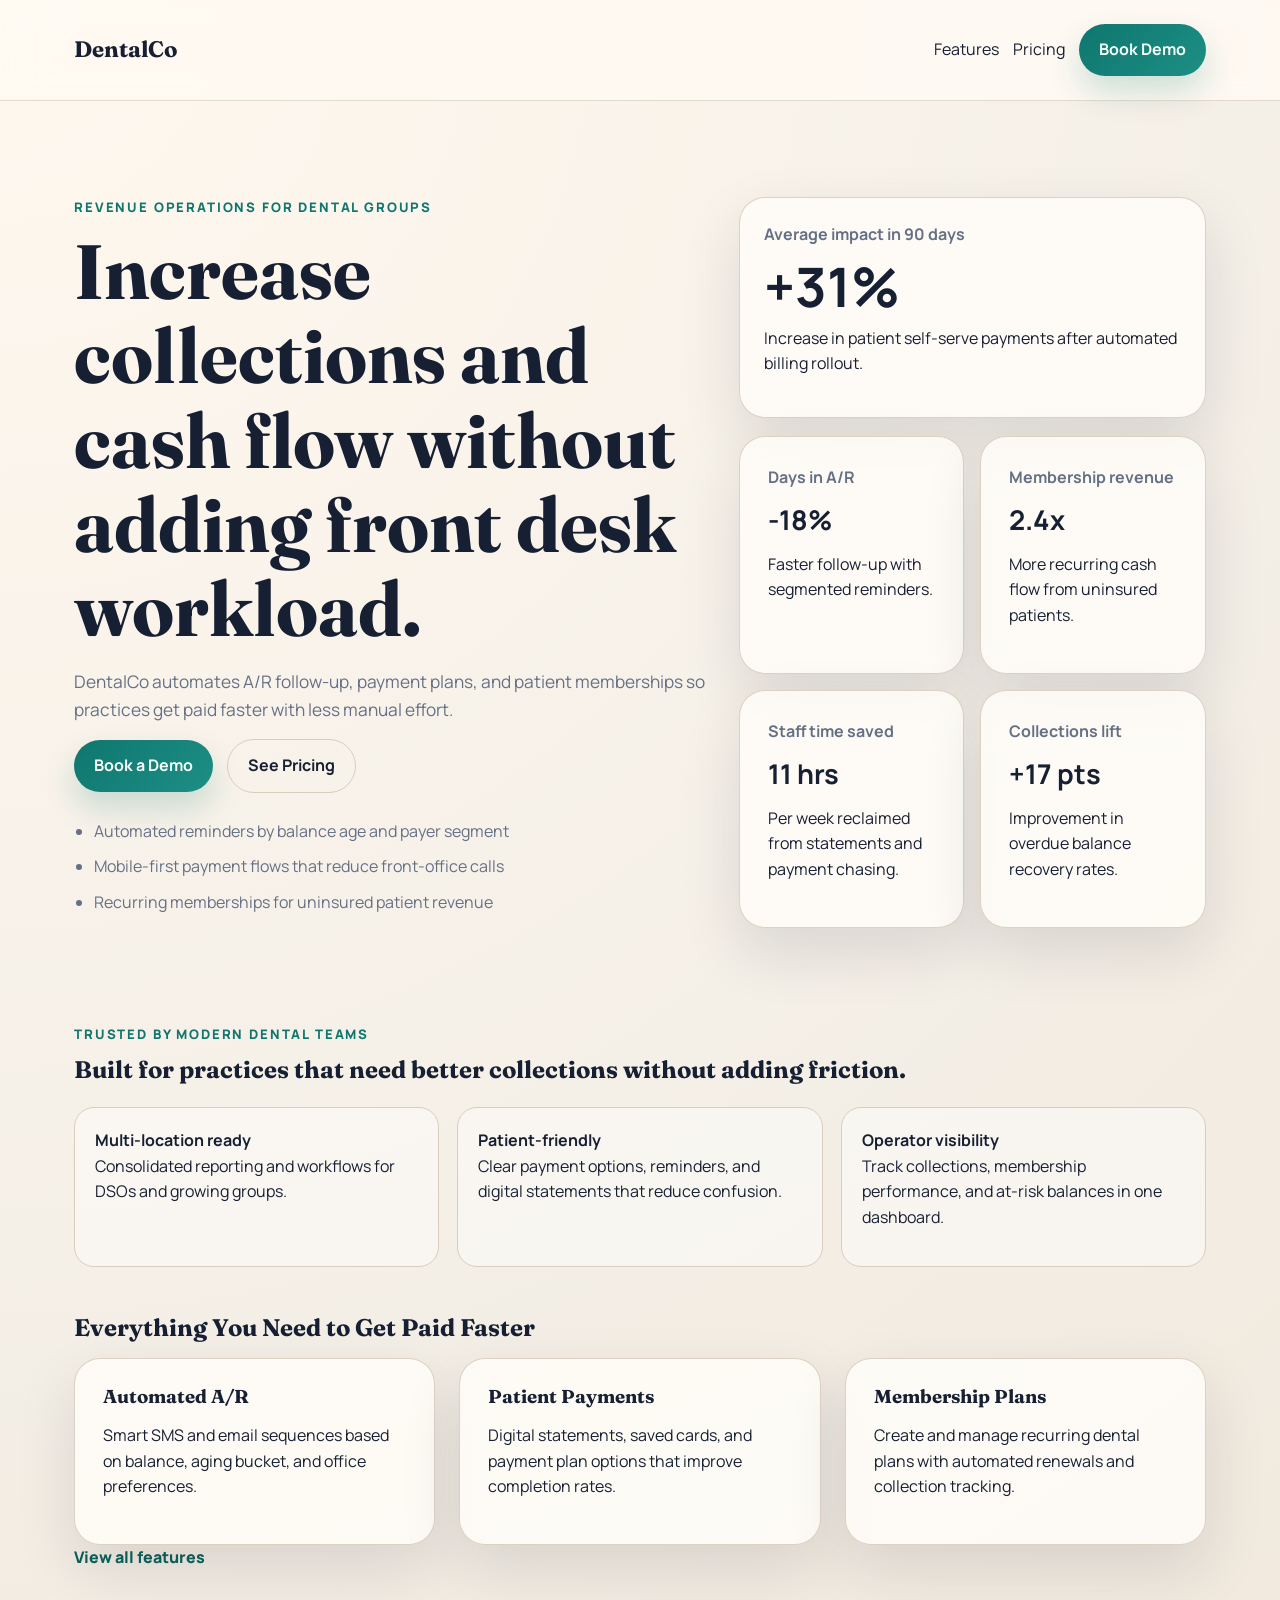
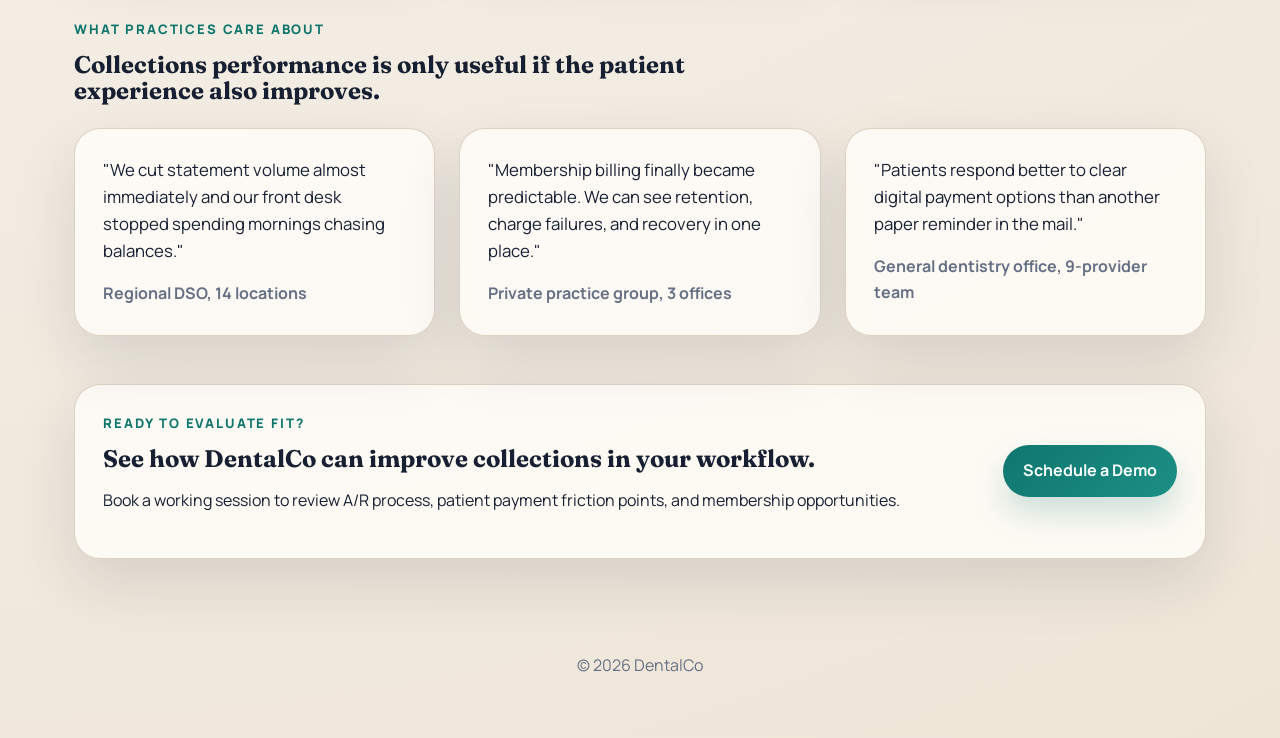
==== index.html @ d05472b6 "Add files via upload" ====
<!DOCTYPE html>
<html lang="en">
<head>
<meta charset="UTF-8" />
<meta name="viewport" content="width=device-width, initial-scale=1.0" />
<meta name="description" content="DentalCo helps dental practices automate billing, improve patient payments, and grow recurring membership revenue." />
<title>DentalCo | Increase Collections & Cash Flow</title>
<link rel="stylesheet" href="styles.css" />
</head>
<body>

<header class="navbar">
<div class="container nav-content">
<a href="index.html" class="logo">DentalCo</a>
<nav aria-label="Primary navigation">
<a href="features.html">Features</a>
<a href="pricing.html">Pricing</a>
<a href="demo.html" class="cta">Book Demo</a>
</nav>
</div>
</header>

<section class="hero">
<div class="container hero-layout">
<div class="hero-copy">
<p class="eyebrow">Revenue operations for dental groups</p>
<h1>Increase collections and cash flow without adding front desk workload.</h1>
<p class="hero-text">DentalCo automates A/R follow-up, payment plans, and patient memberships so practices get paid faster with less manual effort.</p>
<div class="hero-actions">
<a href="demo.html" class="button-link">Book a Demo</a>
<a href="pricing.html" class="button-link secondary">See Pricing</a>
</div>
<ul class="hero-points">
<li>Automated reminders by balance age and payer segment</li>
<li>Mobile-first payment flows that reduce front-office calls</li>
<li>Recurring memberships for uninsured patient revenue</li>
</ul>
</div>
<div class="hero-panel">
<div class="metric-card">
<span class="metric-label">Average impact in 90 days</span>
<strong>+31%</strong>
<p>Increase in patient self-serve payments after automated billing rollout.</p>
</div>
<div class="metric-grid">
<article class="card compact">
<span>Days in A/R</span>
<strong>-18%</strong>
<p>Faster follow-up with segmented reminders.</p>
</article>
<article class="card compact">
<span>Membership revenue</span>
<strong>2.4x</strong>
<p>More recurring cash flow from uninsured patients.</p>
</article>
<article class="card compact">
<span>Staff time saved</span>
<strong>11 hrs</strong>
<p>Per week reclaimed from statements and payment chasing.</p>
</article>
<article class="card compact">
<span>Collections lift</span>
<strong>+17 pts</strong>
<p>Improvement in overdue balance recovery rates.</p>
</article>
</div>
</div>
</div>
</section>

<section class="trust container">
<div>
<p class="eyebrow">Trusted by modern dental teams</p>
<h2>Built for practices that need better collections without adding friction.</h2>
</div>
<div class="trust-grid">
<article>
<strong>Multi-location ready</strong>
<p>Consolidated reporting and workflows for DSOs and growing groups.</p>
</article>
<article>
<strong>Patient-friendly</strong>
<p>Clear payment options, reminders, and digital statements that reduce confusion.</p>
</article>
<article>
<strong>Operator visibility</strong>
<p>Track collections, membership performance, and at-risk balances in one dashboard.</p>
</article>
</div>
</section>

<section class="features-preview container">
<h2>Everything You Need to Get Paid Faster</h2>
<div class="grid">
<div class="card"><h3>Automated A/R</h3><p>Smart SMS and email sequences based on balance, aging bucket, and office preferences.</p></div>
<div class="card"><h3>Patient Payments</h3><p>Digital statements, saved cards, and payment plan options that improve completion rates.</p></div>
<div class="card"><h3>Membership Plans</h3><p>Create and manage recurring dental plans with automated renewals and collection tracking.</p></div>
</div>
<div class="section-actions">
<a href="features.html" class="text-link">View all features</a>
</div>
</section>

<section class="testimonials container">
<div class="section-heading">
<p class="eyebrow">What practices care about</p>
<h2>Collections performance is only useful if the patient experience also improves.</h2>
</div>
<div class="grid">
<article class="card quote-card">
<p>"We cut statement volume almost immediately and our front desk stopped spending mornings chasing balances."</p>
<span>Regional DSO, 14 locations</span>
</article>
<article class="card quote-card">
<p>"Membership billing finally became predictable. We can see retention, charge failures, and recovery in one place."</p>
<span>Private practice group, 3 offices</span>
</article>
<article class="card quote-card">
<p>"Patients respond better to clear digital payment options than another paper reminder in the mail."</p>
<span>General dentistry office, 9-provider team</span>
</article>
</div>
</section>

<section class="final-cta container">
<div class="card cta-panel">
<div>
<p class="eyebrow">Ready to evaluate fit?</p>
<h2>See how DentalCo can improve collections in your workflow.</h2>
<p>Book a working session to review A/R process, patient payment friction points, and membership opportunities.</p>
</div>
<a href="demo.html" class="button-link">Schedule a Demo</a>
</div>
</section>

<footer class="footer"><p>© 2026 DentalCo</p></footer>
<script src="script.js"></script>
</body>
</html>
---- styles.css ----
@import url('https://fonts.googleapis.com/css2?family=Manrope:wght@400;500;600;700;800&family=Fraunces:wght@600;700&display=swap');

:root {
--primary:#0f766e;
--primary-dark:#0b5c57;
--accent:#f59e0b;
--bg:#f4efe7;
--surface:#fffaf3;
--card:#fffdf8;
--text:#172033;
--muted:#667085;
--border:#d9cdbd;
--shadow:0 24px 60px rgba(23,32,51,0.12);
}

*{box-sizing:border-box;}
html{scroll-behavior:smooth;}
body{margin:0;font-family:'Manrope',sans-serif;background:radial-gradient(circle at top left,#fff8ef 0%,var(--bg) 48%,#efe5d7 100%);color:var(--text);line-height:1.6;}
a{color:inherit;}
h1,h2,h3{font-family:'Fraunces',serif;line-height:1.1;margin:0 0 16px;}
p{margin:0 0 16px;}
ul{margin:0;padding-left:20px;}
.container{max-width:1180px;margin:auto;padding:24px;}
.navbar{position:sticky;top:0;z-index:10;background:rgba(255,250,243,0.88);backdrop-filter:blur(14px);border-bottom:1px solid rgba(217,205,189,0.7);}
.nav-content{display:flex;justify-content:space-between;align-items:center;gap:24px;}
.logo{font-family:'Fraunces',serif;font-size:1.4rem;font-weight:700;text-decoration:none;}
.navbar nav{display:flex;align-items:center;flex-wrap:wrap;gap:14px;}
.navbar a{text-decoration:none;}
.eyebrow,.feature-tag,.plan-name{font-size:0.82rem;font-weight:800;letter-spacing:0.14em;text-transform:uppercase;color:var(--primary);margin-bottom:12px;}
.cta,.button-link{display:inline-flex;align-items:center;justify-content:center;border:none;border-radius:999px;background:linear-gradient(135deg,var(--primary),#1d8f85);color:#f9fffd;padding:13px 20px;font-weight:700;text-decoration:none;cursor:pointer;box-shadow:0 16px 32px rgba(15,118,110,0.2);transition:transform 180ms ease, box-shadow 180ms ease, background 180ms ease;}
.button-link:hover,.cta:hover{transform:translateY(-1px);box-shadow:0 20px 36px rgba(15,118,110,0.24);}
.button-link.secondary{background:transparent;color:var(--text);border:1px solid var(--border);box-shadow:none;}
.hero{padding:72px 0 48px;}
.hero-layout{display:grid;grid-template-columns:minmax(0,1.15fr) minmax(320px,0.85fr);gap:32px;align-items:start;}
.hero-copy h1,.page-header h1{font-size:clamp(2.6rem,6vw,4.8rem);max-width:12ch;}
.hero-text{font-size:1.08rem;max-width:58ch;color:var(--muted);}
.hero-actions,.section-actions,.form-actions{display:flex;align-items:center;gap:14px;flex-wrap:wrap;}
.hero-points{display:grid;gap:10px;margin-top:26px;color:var(--muted);}
.hero-panel{display:grid;gap:18px;}
.metric-card,.card{background:rgba(255,253,248,0.86);border:1px solid rgba(217,205,189,0.9);border-radius:26px;padding:24px;box-shadow:var(--shadow);}
.metric-card strong{display:block;font-size:3.4rem;line-height:1;margin:12px 0;}
.metric-label{color:var(--muted);font-weight:700;}
.metric-grid{display:grid;grid-template-columns:repeat(2,minmax(0,1fr));gap:16px;}
.compact span,.pricing-card span{display:block;color:var(--muted);font-weight:700;}
.compact strong{display:block;font-size:1.7rem;margin:8px 0 10px;}
.grid{display:grid;grid-template-columns:repeat(auto-fit,minmax(260px,1fr));gap:24px;}
.card{padding:28px;}
.trust,.features-preview,.testimonials,.final-cta,.pricing,.pricing-notes,.feature-list,.contact{padding-top:24px;padding-bottom:24px;}
.trust-grid{display:grid;grid-template-columns:repeat(auto-fit,minmax(220px,1fr));gap:18px;margin-top:24px;}
.trust-grid article{padding:20px;border:1px solid var(--border);border-radius:20px;background:rgba(255,255,255,0.42);}
.text-link{font-weight:800;text-decoration:none;color:var(--primary-dark);}
.section-heading{max-width:700px;margin-bottom:24px;}
.quote-card p{font-size:1.05rem;}
.quote-card span{color:var(--muted);font-weight:700;}
.cta-panel{display:flex;align-items:center;justify-content:space-between;gap:24px;}
.page-header{padding-top:48px;padding-bottom:12px;}
.feature-list{display:grid;gap:18px;}
.feature-block{display:grid;gap:12px;}
.ar-showcase{--feature-accent:var(--primary);--feature-accent-dark:var(--primary-dark);--feature-accent-border:rgba(15,118,110,0.25);--feature-accent-soft:rgba(15,118,110,0.08);--feature-accent-soft-strong:rgba(15,118,110,0.14);--feature-surface-top:rgba(255,253,248,0.96);--feature-surface-bottom:rgba(247,243,236,0.92);gap:28px;padding:36px;background:linear-gradient(180deg,var(--feature-surface-top) 0%,var(--feature-surface-bottom) 100%);}
.feature-accent-ar{--feature-accent:var(--primary);--feature-accent-dark:var(--primary-dark);--feature-accent-border:rgba(15,118,110,0.25);--feature-accent-soft:rgba(15,118,110,0.08);--feature-accent-soft-strong:rgba(15,118,110,0.14);--feature-surface-top:rgba(255,253,248,0.96);--feature-surface-bottom:rgba(247,243,236,0.92);}
.feature-accent-billing{--feature-accent:#8a5a16;--feature-accent-dark:#6f4510;--feature-accent-border:rgba(138,90,22,0.26);--feature-accent-soft:rgba(245,158,11,0.10);--feature-accent-soft-strong:rgba(245,158,11,0.18);--feature-surface-top:rgba(255,250,240,0.98);--feature-surface-bottom:rgba(248,238,219,0.95);}
.feature-accent-membership{--feature-accent:#8f3b52;--feature-accent-dark:#6f2c3f;--feature-accent-border:rgba(143,59,82,0.26);--feature-accent-soft:rgba(143,59,82,0.08);--feature-accent-soft-strong:rgba(143,59,82,0.16);--feature-surface-top:rgba(255,249,250,0.98);--feature-surface-bottom:rgba(245,232,236,0.95);}
.feature-accent-analytics{--feature-accent:#3559a6;--feature-accent-dark:#294788;--feature-accent-border:rgba(53,89,166,0.26);--feature-accent-soft:rgba(53,89,166,0.08);--feature-accent-soft-strong:rgba(53,89,166,0.16);--feature-surface-top:rgba(248,251,255,0.98);--feature-surface-bottom:rgba(232,239,250,0.95);}
.ar-showcase-panel{display:grid;gap:22px;}
.ar-showcase-summary{display:grid;gap:18px;cursor:pointer;list-style:none;}
.ar-showcase-summary::-webkit-details-marker{display:none;}
.ar-showcase-summary::marker{content:"";}
.ar-showcase-panel.is-animating{overflow:hidden;}
.ar-showcase-copy{display:grid;gap:14px;max-width:860px;}
.ar-showcase .feature-tag{color:var(--feature-accent);}
.ar-showcase-text{font-size:1.08rem;max-width:68ch;}
.ar-summary-hint{display:inline-flex;align-items:center;gap:10px;font-size:0.95rem;font-weight:800;letter-spacing:0.04em;color:var(--feature-accent-dark);}
.ar-summary-hint::after{content:"+";display:inline-flex;align-items:center;justify-content:center;width:32px;height:32px;border-radius:999px;border:1px solid var(--feature-accent-border);background:var(--feature-accent-soft);font-size:1.2rem;line-height:1;transition:transform 180ms ease, background 180ms ease;}
.ar-showcase-panel[open] .ar-summary-hint::after{content:"−";transform:rotate(180deg);background:var(--feature-accent-soft-strong);}
.ar-showcase-content{display:grid;gap:22px;overflow:hidden;transform-origin:top;will-change:height,opacity;transition:height 280ms ease,opacity 220ms ease;}
.ar-feature-grid{display:grid;grid-template-columns:repeat(4,minmax(0,1fr));gap:18px;}
.ar-feature-item{padding:22px;border-radius:20px;border:1px solid rgba(217,205,189,0.95);background:rgba(255,250,243,0.92);}
.ar-feature-item h3{font-size:1.25rem;color:var(--feature-accent-dark);margin-bottom:10px;}
.ar-feature-item p{margin:0;color:var(--muted);}
.ar-showcase-actions{display:flex;align-items:center;justify-content:flex-start;}
.ar-showcase-actions .button-link{background:linear-gradient(135deg,var(--feature-accent),var(--feature-accent-dark));box-shadow:0 16px 32px color-mix(in srgb, var(--feature-accent) 28%, transparent);}
.ar-showcase-actions .button-link:hover{box-shadow:0 20px 36px color-mix(in srgb, var(--feature-accent) 34%, transparent);}
.pricing-card{position:relative;display:flex;flex-direction:column;gap:16px;}
.pricing-card h2{font-size:3rem;}
.pricing-card.popular{outline:2px solid rgba(15,118,110,0.22);transform:translateY(-6px);}
.feature-checklist{display:grid;gap:10px;color:var(--muted);margin:0;}
.feature-checklist li{padding-left:6px;}
.pricing-notes{display:grid;grid-template-columns:repeat(auto-fit,minmax(280px,1fr));gap:24px;}
.demo-layout{display:grid;grid-template-columns:minmax(0,0.95fr) minmax(320px,0.85fr);gap:28px;align-items:start;padding-top:48px;}
.demo-copy h1{font-size:clamp(2.2rem,5vw,4rem);max-width:14ch;}
.demo-benefits{margin-top:24px;}
.form-card{padding:32px;}
.form-intro{color:var(--muted);}
.field-group{display:grid;gap:8px;margin-bottom:18px;}
.field-group.two-column{grid-template-columns:repeat(2,minmax(0,1fr));gap:16px;}
.field-group label{font-weight:700;}
.field-group input,.field-group select,.field-group textarea{width:100%;padding:14px 16px;border-radius:16px;border:1px solid var(--border);background:#fff;color:var(--text);font:inherit;}
.field-group input:focus,.field-group select:focus,.field-group textarea:focus{outline:2px solid rgba(15,118,110,0.18);border-color:var(--primary);}
.privacy-note{font-size:0.92rem;color:var(--muted);max-width:38ch;}
.form-message{min-height:24px;margin-top:8px;font-weight:700;}
.form-message.is-success{color:var(--primary-dark);}
.form-message.is-error{color:#b42318;}
.submission-summary{margin-top:22px;padding:20px;border-radius:20px;background:rgba(15,118,110,0.08);border:1px solid rgba(15,118,110,0.16);}
.submission-summary dl{display:grid;grid-template-columns:max-content 1fr;gap:10px 14px;margin:0;}
.submission-summary dt{font-weight:800;}
.submission-summary dd{margin:0;color:var(--muted);}
.footer{text-align:center;padding:34px 24px 44px;margin-top:36px;color:var(--muted);}

@media (max-width: 820px){
	.nav-content,.cta-panel,.hero-layout,.demo-layout,.field-group.two-column{grid-template-columns:1fr;display:grid;}
	.nav-content{justify-content:stretch;}
	.navbar nav{gap:10px;}
	.hero{padding-top:48px;}
	.ar-feature-grid{grid-template-columns:repeat(2,minmax(0,1fr));}
	.metric-grid{grid-template-columns:1fr;}
	.cta-panel{justify-items:start;}
}

@media (max-width: 560px){
	.container{padding:20px;}
	.hero-copy h1,.page-header h1,.demo-copy h1{font-size:2.4rem;}
	.card,.form-card,.metric-card{padding:22px;}
	.ar-showcase{padding:28px;}
	.ar-feature-grid{grid-template-columns:1fr;}
	.navbar nav{display:grid;grid-template-columns:repeat(2,minmax(0,1fr));width:100%;}
	.navbar nav a{padding:10px 0;}
	.button-link,.cta{width:100%;}
	.submission-summary dl{grid-template-columns:1fr;}
}
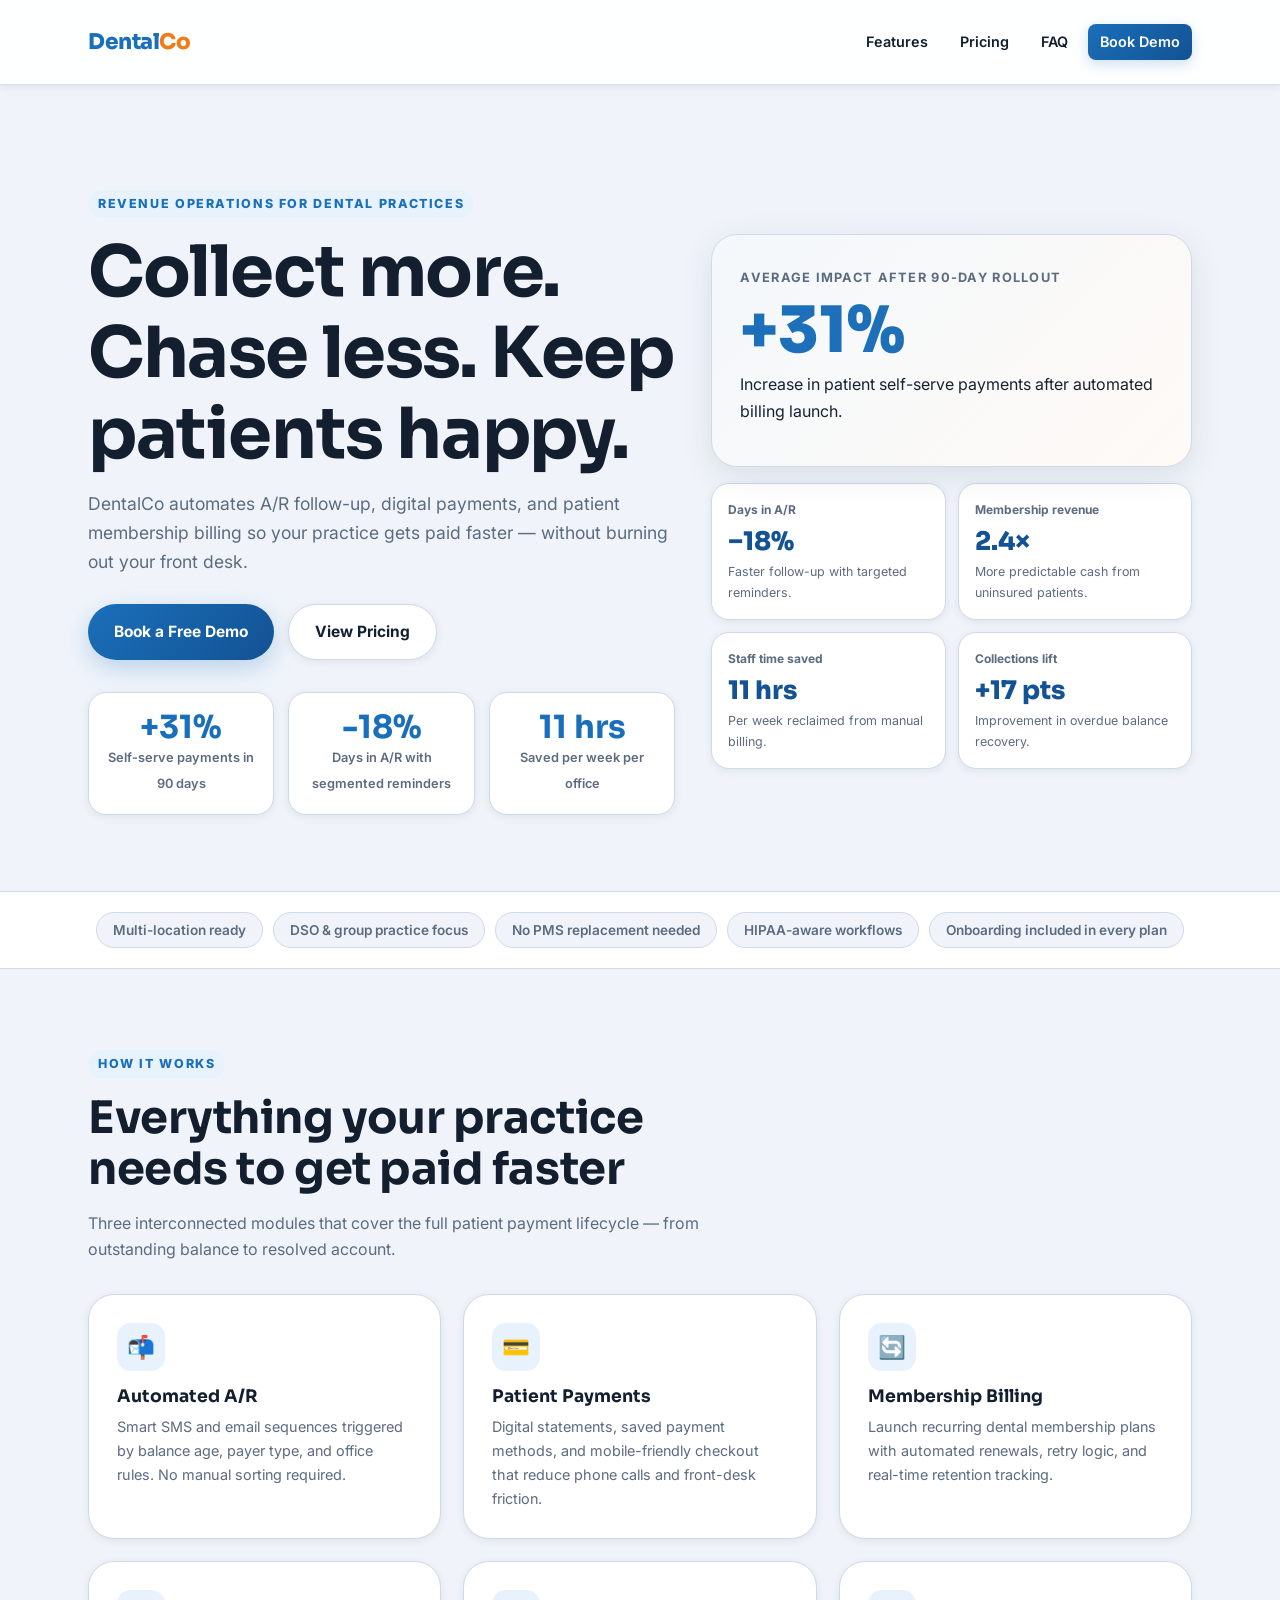
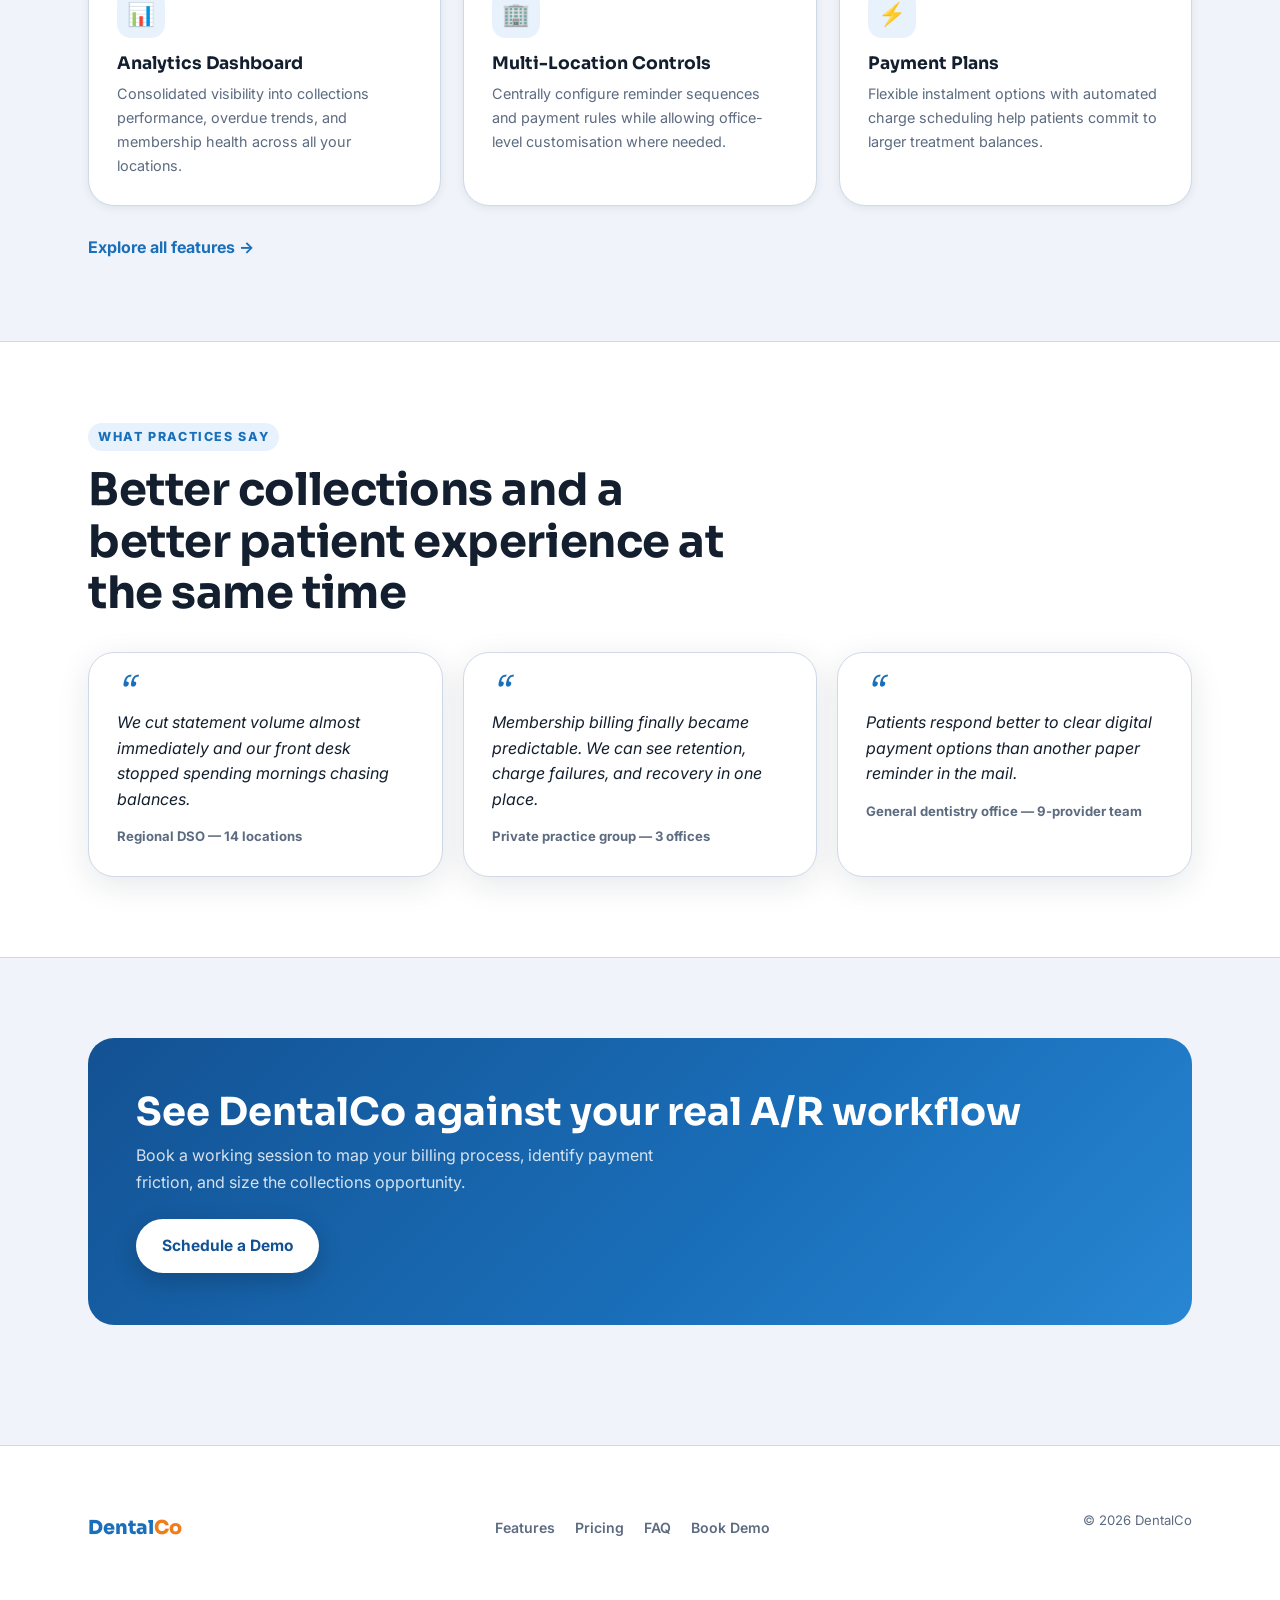
==== commit 02d18a4d: "Add updated DentalCo v2 site: index, features, pricing, demo, faq, styles, script Agent-Logs-Url: ht" ====
--- a/index.html
+++ b/index.html
@@ -1,139 +1,192 @@
 <!DOCTYPE html>
 <html lang="en">
 <head>
-<meta charset="UTF-8" />
-<meta name="viewport" content="width=device-width, initial-scale=1.0" />
-<meta name="description" content="DentalCo helps dental practices automate billing, improve patient payments, and grow recurring membership revenue." />
-<title>DentalCo | Increase Collections & Cash Flow</title>
-<link rel="stylesheet" href="styles.css" />
+  <meta charset="UTF-8" />
+  <meta name="viewport" content="width=device-width, initial-scale=1.0" />
+  <meta name="description" content="DentalCo helps dental practices automate billing, streamline patient payments, and grow recurring membership revenue. Improve collections without adding front-desk workload." />
+  <title>DentalCo | Smarter Collections for Dental Practices</title>
+  <link rel="stylesheet" href="styles.css" />
 </head>
 <body>
 
 <header class="navbar">
-<div class="container nav-content">
-<a href="index.html" class="logo">DentalCo</a>
-<nav aria-label="Primary navigation">
-<a href="features.html">Features</a>
-<a href="pricing.html">Pricing</a>
-<a href="demo.html" class="cta">Book Demo</a>
-</nav>
-</div>
+  <div class="container nav-content">
+    <a href="index.html" class="logo">Dental<span>Co</span></a>
+    <nav aria-label="Primary navigation">
+      <a href="features.html">Features</a>
+      <a href="pricing.html">Pricing</a>
+      <a href="faq.html">FAQ</a>
+      <a href="demo.html" class="cta">Book Demo</a>
+    </nav>
+  </div>
 </header>
 
+<!-- Hero -->
 <section class="hero">
-<div class="container hero-layout">
-<div class="hero-copy">
-<p class="eyebrow">Revenue operations for dental groups</p>
-<h1>Increase collections and cash flow without adding front desk workload.</h1>
-<p class="hero-text">DentalCo automates A/R follow-up, payment plans, and patient memberships so practices get paid faster with less manual effort.</p>
-<div class="hero-actions">
-<a href="demo.html" class="button-link">Book a Demo</a>
-<a href="pricing.html" class="button-link secondary">See Pricing</a>
-</div>
-<ul class="hero-points">
-<li>Automated reminders by balance age and payer segment</li>
-<li>Mobile-first payment flows that reduce front-office calls</li>
-<li>Recurring memberships for uninsured patient revenue</li>
-</ul>
-</div>
-<div class="hero-panel">
-<div class="metric-card">
-<span class="metric-label">Average impact in 90 days</span>
-<strong>+31%</strong>
-<p>Increase in patient self-serve payments after automated billing rollout.</p>
-</div>
-<div class="metric-grid">
-<article class="card compact">
-<span>Days in A/R</span>
-<strong>-18%</strong>
-<p>Faster follow-up with segmented reminders.</p>
-</article>
-<article class="card compact">
-<span>Membership revenue</span>
-<strong>2.4x</strong>
-<p>More recurring cash flow from uninsured patients.</p>
-</article>
-<article class="card compact">
-<span>Staff time saved</span>
-<strong>11 hrs</strong>
-<p>Per week reclaimed from statements and payment chasing.</p>
-</article>
-<article class="card compact">
-<span>Collections lift</span>
-<strong>+17 pts</strong>
-<p>Improvement in overdue balance recovery rates.</p>
-</article>
-</div>
-</div>
-</div>
+  <div class="container hero-layout">
+    <div class="hero-copy">
+      <span class="eyebrow">Revenue operations for dental practices</span>
+      <h1>Collect more. Chase less. Keep patients happy.</h1>
+      <p class="hero-sub">DentalCo automates A/R follow-up, digital payments, and patient membership billing so your practice gets paid faster — without burning out your front desk.</p>
+      <div class="hero-actions">
+        <a href="demo.html" class="btn">Book a Free Demo</a>
+        <a href="pricing.html" class="btn secondary">View Pricing</a>
+      </div>
+      <div class="hero-stats">
+        <div class="stat-box">
+          <strong>+31%</strong>
+          <span>Self-serve payments in 90 days</span>
+        </div>
+        <div class="stat-box">
+          <strong>-18%</strong>
+          <span>Days in A/R with segmented reminders</span>
+        </div>
+        <div class="stat-box">
+          <strong>11 hrs</strong>
+          <span>Saved per week per office</span>
+        </div>
+      </div>
+    </div>
+
+    <div class="hero-panel">
+      <div class="card metric-card">
+        <span class="metric-label">Average impact after 90-day rollout</span>
+        <span class="big-num">+31%</span>
+        <p>Increase in patient self-serve payments after automated billing launch.</p>
+      </div>
+      <div class="metric-mini-grid">
+        <div class="mini-card">
+          <div class="label">Days in A/R</div>
+          <div class="value">−18%</div>
+          <p class="desc">Faster follow-up with targeted reminders.</p>
+        </div>
+        <div class="mini-card">
+          <div class="label">Membership revenue</div>
+          <div class="value">2.4×</div>
+          <p class="desc">More predictable cash from uninsured patients.</p>
+        </div>
+        <div class="mini-card">
+          <div class="label">Staff time saved</div>
+          <div class="value">11 hrs</div>
+          <p class="desc">Per week reclaimed from manual billing.</p>
+        </div>
+        <div class="mini-card">
+          <div class="label">Collections lift</div>
+          <div class="value">+17 pts</div>
+          <p class="desc">Improvement in overdue balance recovery.</p>
+        </div>
+      </div>
+    </div>
+  </div>
 </section>
 
-<section class="trust container">
-<div>
-<p class="eyebrow">Trusted by modern dental teams</p>
-<h2>Built for practices that need better collections without adding friction.</h2>
+<!-- Trust bar -->
+<div class="trust-bar">
+  <div class="container trust-bar-inner">
+    <span class="trust-item">Multi-location ready</span>
+    <span class="trust-item">DSO &amp; group practice focus</span>
+    <span class="trust-item">No PMS replacement needed</span>
+    <span class="trust-item">HIPAA-aware workflows</span>
+    <span class="trust-item">Onboarding included in every plan</span>
+  </div>
 </div>
-<div class="trust-grid">
-<article>
-<strong>Multi-location ready</strong>
-<p>Consolidated reporting and workflows for DSOs and growing groups.</p>
-</article>
-<article>
-<strong>Patient-friendly</strong>
-<p>Clear payment options, reminders, and digital statements that reduce confusion.</p>
-</article>
-<article>
-<strong>Operator visibility</strong>
-<p>Track collections, membership performance, and at-risk balances in one dashboard.</p>
-</article>
-</div>
+
+<!-- Features overview -->
+<section class="section">
+  <div class="container">
+    <div class="section-heading">
+      <span class="eyebrow">How it works</span>
+      <h2>Everything your practice needs to get paid faster</h2>
+      <p style="color:var(--muted)">Three interconnected modules that cover the full patient payment lifecycle — from outstanding balance to resolved account.</p>
+    </div>
+    <div class="feature-grid">
+      <div class="feature-card">
+        <div class="feature-icon">📬</div>
+        <h3>Automated A/R</h3>
+        <p>Smart SMS and email sequences triggered by balance age, payer type, and office rules. No manual sorting required.</p>
+      </div>
+      <div class="feature-card">
+        <div class="feature-icon">💳</div>
+        <h3>Patient Payments</h3>
+        <p>Digital statements, saved payment methods, and mobile-friendly checkout that reduce phone calls and front-desk friction.</p>
+      </div>
+      <div class="feature-card">
+        <div class="feature-icon">🔄</div>
+        <h3>Membership Billing</h3>
+        <p>Launch recurring dental membership plans with automated renewals, retry logic, and real-time retention tracking.</p>
+      </div>
+      <div class="feature-card">
+        <div class="feature-icon">📊</div>
+        <h3>Analytics Dashboard</h3>
+        <p>Consolidated visibility into collections performance, overdue trends, and membership health across all your locations.</p>
+      </div>
+      <div class="feature-card">
+        <div class="feature-icon">🏢</div>
+        <h3>Multi-Location Controls</h3>
+        <p>Centrally configure reminder sequences and payment rules while allowing office-level customisation where needed.</p>
+      </div>
+      <div class="feature-card">
+        <div class="feature-icon">⚡</div>
+        <h3>Payment Plans</h3>
+        <p>Flexible instalment options with automated charge scheduling help patients commit to larger treatment balances.</p>
+      </div>
+    </div>
+    <div class="section-actions">
+      <a href="features.html" class="text-link">Explore all features →</a>
+    </div>
+  </div>
 </section>
 
-<section class="features-preview container">
-<h2>Everything You Need to Get Paid Faster</h2>
-<div class="grid">
-<div class="card"><h3>Automated A/R</h3><p>Smart SMS and email sequences based on balance, aging bucket, and office preferences.</p></div>
-<div class="card"><h3>Patient Payments</h3><p>Digital statements, saved cards, and payment plan options that improve completion rates.</p></div>
-<div class="card"><h3>Membership Plans</h3><p>Create and manage recurring dental plans with automated renewals and collection tracking.</p></div>
-</div>
-<div class="section-actions">
-<a href="features.html" class="text-link">View all features</a>
-</div>
+<!-- Testimonials -->
+<section class="section" style="background:var(--surface); border-top:1px solid var(--border); border-bottom:1px solid var(--border);">
+  <div class="container">
+    <div class="section-heading">
+      <span class="eyebrow">What practices say</span>
+      <h2>Better collections and a better patient experience at the same time</h2>
+    </div>
+    <div class="testimonials-grid">
+      <div class="card quote-card">
+        <blockquote>We cut statement volume almost immediately and our front desk stopped spending mornings chasing balances.</blockquote>
+        <div class="quote-meta">Regional DSO — 14 locations</div>
+      </div>
+      <div class="card quote-card">
+        <blockquote>Membership billing finally became predictable. We can see retention, charge failures, and recovery in one place.</blockquote>
+        <div class="quote-meta">Private practice group — 3 offices</div>
+      </div>
+      <div class="card quote-card">
+        <blockquote>Patients respond better to clear digital payment options than another paper reminder in the mail.</blockquote>
+        <div class="quote-meta">General dentistry office — 9-provider team</div>
+      </div>
+    </div>
+  </div>
 </section>
 
-<section class="testimonials container">
-<div class="section-heading">
-<p class="eyebrow">What practices care about</p>
-<h2>Collections performance is only useful if the patient experience also improves.</h2>
-</div>
-<div class="grid">
-<article class="card quote-card">
-<p>"We cut statement volume almost immediately and our front desk stopped spending mornings chasing balances."</p>
-<span>Regional DSO, 14 locations</span>
-</article>
-<article class="card quote-card">
-<p>"Membership billing finally became predictable. We can see retention, charge failures, and recovery in one place."</p>
-<span>Private practice group, 3 offices</span>
-</article>
-<article class="card quote-card">
-<p>"Patients respond better to clear digital payment options than another paper reminder in the mail."</p>
-<span>General dentistry office, 9-provider team</span>
-</article>
-</div>
+<!-- CTA banner -->
+<section class="section">
+  <div class="container">
+    <div class="cta-banner">
+      <div>
+        <h2>See DentalCo against your real A/R workflow</h2>
+        <p>Book a working session to map your billing process, identify payment friction, and size the collections opportunity.</p>
+      </div>
+      <a href="demo.html" class="btn">Schedule a Demo</a>
+    </div>
+  </div>
 </section>
 
-<section class="final-cta container">
-<div class="card cta-panel">
-<div>
-<p class="eyebrow">Ready to evaluate fit?</p>
-<h2>See how DentalCo can improve collections in your workflow.</h2>
-<p>Book a working session to review A/R process, patient payment friction points, and membership opportunities.</p>
-</div>
-<a href="demo.html" class="button-link">Schedule a Demo</a>
-</div>
-</section>
+<footer class="footer">
+  <div class="footer-inner container">
+    <div class="footer-logo">Dental<span>Co</span></div>
+    <nav class="footer-nav" aria-label="Footer navigation">
+      <a href="features.html">Features</a>
+      <a href="pricing.html">Pricing</a>
+      <a href="faq.html">FAQ</a>
+      <a href="demo.html">Book Demo</a>
+    </nav>
+    <p class="footer-copy">© 2026 DentalCo</p>
+  </div>
+</footer>
 
-<footer class="footer"><p>© 2026 DentalCo</p></footer>
 <script src="script.js"></script>
 </body>
-</html>+</html>
--- a/styles.css
+++ b/styles.css
@@ -1,129 +1,275 @@
-@import url('https://fonts.googleapis.com/css2?family=Manrope:wght@400;500;600;700;800&family=Fraunces:wght@600;700&display=swap');
+@import url('https://fonts.googleapis.com/css2?family=Inter:wght@400;500;600;700&family=Sora:wght@600;700;800&display=swap');
 
 :root {
---primary:#0f766e;
---primary-dark:#0b5c57;
---accent:#f59e0b;
---bg:#f4efe7;
---surface:#fffaf3;
---card:#fffdf8;
---text:#172033;
---muted:#667085;
---border:#d9cdbd;
---shadow:0 24px 60px rgba(23,32,51,0.12);
-}
-
-*{box-sizing:border-box;}
-html{scroll-behavior:smooth;}
-body{margin:0;font-family:'Manrope',sans-serif;background:radial-gradient(circle at top left,#fff8ef 0%,var(--bg) 48%,#efe5d7 100%);color:var(--text);line-height:1.6;}
-a{color:inherit;}
-h1,h2,h3{font-family:'Fraunces',serif;line-height:1.1;margin:0 0 16px;}
-p{margin:0 0 16px;}
-ul{margin:0;padding-left:20px;}
-.container{max-width:1180px;margin:auto;padding:24px;}
-.navbar{position:sticky;top:0;z-index:10;background:rgba(255,250,243,0.88);backdrop-filter:blur(14px);border-bottom:1px solid rgba(217,205,189,0.7);}
-.nav-content{display:flex;justify-content:space-between;align-items:center;gap:24px;}
-.logo{font-family:'Fraunces',serif;font-size:1.4rem;font-weight:700;text-decoration:none;}
-.navbar nav{display:flex;align-items:center;flex-wrap:wrap;gap:14px;}
-.navbar a{text-decoration:none;}
-.eyebrow,.feature-tag,.plan-name{font-size:0.82rem;font-weight:800;letter-spacing:0.14em;text-transform:uppercase;color:var(--primary);margin-bottom:12px;}
-.cta,.button-link{display:inline-flex;align-items:center;justify-content:center;border:none;border-radius:999px;background:linear-gradient(135deg,var(--primary),#1d8f85);color:#f9fffd;padding:13px 20px;font-weight:700;text-decoration:none;cursor:pointer;box-shadow:0 16px 32px rgba(15,118,110,0.2);transition:transform 180ms ease, box-shadow 180ms ease, background 180ms ease;}
-.button-link:hover,.cta:hover{transform:translateY(-1px);box-shadow:0 20px 36px rgba(15,118,110,0.24);}
-.button-link.secondary{background:transparent;color:var(--text);border:1px solid var(--border);box-shadow:none;}
-.hero{padding:72px 0 48px;}
-.hero-layout{display:grid;grid-template-columns:minmax(0,1.15fr) minmax(320px,0.85fr);gap:32px;align-items:start;}
-.hero-copy h1,.page-header h1{font-size:clamp(2.6rem,6vw,4.8rem);max-width:12ch;}
-.hero-text{font-size:1.08rem;max-width:58ch;color:var(--muted);}
-.hero-actions,.section-actions,.form-actions{display:flex;align-items:center;gap:14px;flex-wrap:wrap;}
-.hero-points{display:grid;gap:10px;margin-top:26px;color:var(--muted);}
-.hero-panel{display:grid;gap:18px;}
-.metric-card,.card{background:rgba(255,253,248,0.86);border:1px solid rgba(217,205,189,0.9);border-radius:26px;padding:24px;box-shadow:var(--shadow);}
-.metric-card strong{display:block;font-size:3.4rem;line-height:1;margin:12px 0;}
-.metric-label{color:var(--muted);font-weight:700;}
-.metric-grid{display:grid;grid-template-columns:repeat(2,minmax(0,1fr));gap:16px;}
-.compact span,.pricing-card span{display:block;color:var(--muted);font-weight:700;}
-.compact strong{display:block;font-size:1.7rem;margin:8px 0 10px;}
-.grid{display:grid;grid-template-columns:repeat(auto-fit,minmax(260px,1fr));gap:24px;}
-.card{padding:28px;}
-.trust,.features-preview,.testimonials,.final-cta,.pricing,.pricing-notes,.feature-list,.contact{padding-top:24px;padding-bottom:24px;}
-.trust-grid{display:grid;grid-template-columns:repeat(auto-fit,minmax(220px,1fr));gap:18px;margin-top:24px;}
-.trust-grid article{padding:20px;border:1px solid var(--border);border-radius:20px;background:rgba(255,255,255,0.42);}
-.text-link{font-weight:800;text-decoration:none;color:var(--primary-dark);}
-.section-heading{max-width:700px;margin-bottom:24px;}
-.quote-card p{font-size:1.05rem;}
-.quote-card span{color:var(--muted);font-weight:700;}
-.cta-panel{display:flex;align-items:center;justify-content:space-between;gap:24px;}
-.page-header{padding-top:48px;padding-bottom:12px;}
-.feature-list{display:grid;gap:18px;}
-.feature-block{display:grid;gap:12px;}
-.ar-showcase{--feature-accent:var(--primary);--feature-accent-dark:var(--primary-dark);--feature-accent-border:rgba(15,118,110,0.25);--feature-accent-soft:rgba(15,118,110,0.08);--feature-accent-soft-strong:rgba(15,118,110,0.14);--feature-surface-top:rgba(255,253,248,0.96);--feature-surface-bottom:rgba(247,243,236,0.92);gap:28px;padding:36px;background:linear-gradient(180deg,var(--feature-surface-top) 0%,var(--feature-surface-bottom) 100%);}
-.feature-accent-ar{--feature-accent:var(--primary);--feature-accent-dark:var(--primary-dark);--feature-accent-border:rgba(15,118,110,0.25);--feature-accent-soft:rgba(15,118,110,0.08);--feature-accent-soft-strong:rgba(15,118,110,0.14);--feature-surface-top:rgba(255,253,248,0.96);--feature-surface-bottom:rgba(247,243,236,0.92);}
-.feature-accent-billing{--feature-accent:#8a5a16;--feature-accent-dark:#6f4510;--feature-accent-border:rgba(138,90,22,0.26);--feature-accent-soft:rgba(245,158,11,0.10);--feature-accent-soft-strong:rgba(245,158,11,0.18);--feature-surface-top:rgba(255,250,240,0.98);--feature-surface-bottom:rgba(248,238,219,0.95);}
-.feature-accent-membership{--feature-accent:#8f3b52;--feature-accent-dark:#6f2c3f;--feature-accent-border:rgba(143,59,82,0.26);--feature-accent-soft:rgba(143,59,82,0.08);--feature-accent-soft-strong:rgba(143,59,82,0.16);--feature-surface-top:rgba(255,249,250,0.98);--feature-surface-bottom:rgba(245,232,236,0.95);}
-.feature-accent-analytics{--feature-accent:#3559a6;--feature-accent-dark:#294788;--feature-accent-border:rgba(53,89,166,0.26);--feature-accent-soft:rgba(53,89,166,0.08);--feature-accent-soft-strong:rgba(53,89,166,0.16);--feature-surface-top:rgba(248,251,255,0.98);--feature-surface-bottom:rgba(232,239,250,0.95);}
-.ar-showcase-panel{display:grid;gap:22px;}
-.ar-showcase-summary{display:grid;gap:18px;cursor:pointer;list-style:none;}
-.ar-showcase-summary::-webkit-details-marker{display:none;}
-.ar-showcase-summary::marker{content:"";}
-.ar-showcase-panel.is-animating{overflow:hidden;}
-.ar-showcase-copy{display:grid;gap:14px;max-width:860px;}
-.ar-showcase .feature-tag{color:var(--feature-accent);}
-.ar-showcase-text{font-size:1.08rem;max-width:68ch;}
-.ar-summary-hint{display:inline-flex;align-items:center;gap:10px;font-size:0.95rem;font-weight:800;letter-spacing:0.04em;color:var(--feature-accent-dark);}
-.ar-summary-hint::after{content:"+";display:inline-flex;align-items:center;justify-content:center;width:32px;height:32px;border-radius:999px;border:1px solid var(--feature-accent-border);background:var(--feature-accent-soft);font-size:1.2rem;line-height:1;transition:transform 180ms ease, background 180ms ease;}
-.ar-showcase-panel[open] .ar-summary-hint::after{content:"−";transform:rotate(180deg);background:var(--feature-accent-soft-strong);}
-.ar-showcase-content{display:grid;gap:22px;overflow:hidden;transform-origin:top;will-change:height,opacity;transition:height 280ms ease,opacity 220ms ease;}
-.ar-feature-grid{display:grid;grid-template-columns:repeat(4,minmax(0,1fr));gap:18px;}
-.ar-feature-item{padding:22px;border-radius:20px;border:1px solid rgba(217,205,189,0.95);background:rgba(255,250,243,0.92);}
-.ar-feature-item h3{font-size:1.25rem;color:var(--feature-accent-dark);margin-bottom:10px;}
-.ar-feature-item p{margin:0;color:var(--muted);}
-.ar-showcase-actions{display:flex;align-items:center;justify-content:flex-start;}
-.ar-showcase-actions .button-link{background:linear-gradient(135deg,var(--feature-accent),var(--feature-accent-dark));box-shadow:0 16px 32px color-mix(in srgb, var(--feature-accent) 28%, transparent);}
-.ar-showcase-actions .button-link:hover{box-shadow:0 20px 36px color-mix(in srgb, var(--feature-accent) 34%, transparent);}
-.pricing-card{position:relative;display:flex;flex-direction:column;gap:16px;}
-.pricing-card h2{font-size:3rem;}
-.pricing-card.popular{outline:2px solid rgba(15,118,110,0.22);transform:translateY(-6px);}
-.feature-checklist{display:grid;gap:10px;color:var(--muted);margin:0;}
-.feature-checklist li{padding-left:6px;}
-.pricing-notes{display:grid;grid-template-columns:repeat(auto-fit,minmax(280px,1fr));gap:24px;}
-.demo-layout{display:grid;grid-template-columns:minmax(0,0.95fr) minmax(320px,0.85fr);gap:28px;align-items:start;padding-top:48px;}
-.demo-copy h1{font-size:clamp(2.2rem,5vw,4rem);max-width:14ch;}
-.demo-benefits{margin-top:24px;}
-.form-card{padding:32px;}
-.form-intro{color:var(--muted);}
-.field-group{display:grid;gap:8px;margin-bottom:18px;}
-.field-group.two-column{grid-template-columns:repeat(2,minmax(0,1fr));gap:16px;}
-.field-group label{font-weight:700;}
-.field-group input,.field-group select,.field-group textarea{width:100%;padding:14px 16px;border-radius:16px;border:1px solid var(--border);background:#fff;color:var(--text);font:inherit;}
-.field-group input:focus,.field-group select:focus,.field-group textarea:focus{outline:2px solid rgba(15,118,110,0.18);border-color:var(--primary);}
-.privacy-note{font-size:0.92rem;color:var(--muted);max-width:38ch;}
-.form-message{min-height:24px;margin-top:8px;font-weight:700;}
-.form-message.is-success{color:var(--primary-dark);}
-.form-message.is-error{color:#b42318;}
-.submission-summary{margin-top:22px;padding:20px;border-radius:20px;background:rgba(15,118,110,0.08);border:1px solid rgba(15,118,110,0.16);}
-.submission-summary dl{display:grid;grid-template-columns:max-content 1fr;gap:10px 14px;margin:0;}
-.submission-summary dt{font-weight:800;}
-.submission-summary dd{margin:0;color:var(--muted);}
-.footer{text-align:center;padding:34px 24px 44px;margin-top:36px;color:var(--muted);}
-
-@media (max-width: 820px){
-	.nav-content,.cta-panel,.hero-layout,.demo-layout,.field-group.two-column{grid-template-columns:1fr;display:grid;}
-	.nav-content{justify-content:stretch;}
-	.navbar nav{gap:10px;}
-	.hero{padding-top:48px;}
-	.ar-feature-grid{grid-template-columns:repeat(2,minmax(0,1fr));}
-	.metric-grid{grid-template-columns:1fr;}
-	.cta-panel{justify-items:start;}
-}
-
-@media (max-width: 560px){
-	.container{padding:20px;}
-	.hero-copy h1,.page-header h1,.demo-copy h1{font-size:2.4rem;}
-	.card,.form-card,.metric-card{padding:22px;}
-	.ar-showcase{padding:28px;}
-	.ar-feature-grid{grid-template-columns:1fr;}
-	.navbar nav{display:grid;grid-template-columns:repeat(2,minmax(0,1fr));width:100%;}
-	.navbar nav a{padding:10px 0;}
-	.button-link,.cta{width:100%;}
-	.submission-summary dl{grid-template-columns:1fr;}
-}
+  --primary: #1a6fba;
+  --primary-dark: #135293;
+  --primary-light: #e8f2fc;
+  --accent: #f07d1a;
+  --accent-light: #fef3e8;
+  --bg: #f0f4fa;
+  --surface: #ffffff;
+  --card: #ffffff;
+  --text: #131f2e;
+  --muted: #5c6b80;
+  --border: #d0d9e8;
+  --success: #0e7c4a;
+  --shadow-sm: 0 2px 8px rgba(19,31,46,0.08);
+  --shadow: 0 8px 32px rgba(19,31,46,0.10);
+  --shadow-lg: 0 20px 56px rgba(19,31,46,0.13);
+  --radius: 18px;
+  --radius-lg: 26px;
+}
+
+*, *::before, *::after { box-sizing: border-box; }
+html { scroll-behavior: smooth; }
+body {
+  margin: 0;
+  font-family: 'Inter', sans-serif;
+  background: var(--bg);
+  color: var(--text);
+  line-height: 1.65;
+}
+a { color: inherit; }
+h1, h2, h3, h4 { font-family: 'Sora', sans-serif; line-height: 1.15; margin: 0 0 14px; }
+p { margin: 0 0 14px; }
+ul { margin: 0; padding-left: 20px; }
+
+/* ── Layout ────────────────────────────────────────────── */
+.container { max-width: 1160px; margin: auto; padding: 24px 28px; }
+
+/* ── Navbar ─────────────────────────────────────────────── */
+.navbar {
+  position: sticky;
+  top: 0;
+  z-index: 20;
+  background: rgba(255,255,255,0.92);
+  backdrop-filter: blur(16px);
+  border-bottom: 1px solid rgba(208,217,232,0.8);
+  box-shadow: var(--shadow-sm);
+}
+.nav-content { display: flex; justify-content: space-between; align-items: center; gap: 20px; }
+.logo { font-family: 'Sora', sans-serif; font-size: 1.35rem; font-weight: 800; text-decoration: none; color: var(--primary); letter-spacing: -0.02em; }
+.logo span { color: var(--accent); }
+.navbar nav { display: flex; align-items: center; flex-wrap: wrap; gap: 8px; }
+.navbar nav a { text-decoration: none; font-weight: 600; font-size: 0.9rem; padding: 6px 12px; border-radius: 8px; transition: background 150ms, color 150ms; }
+.navbar nav a:hover { background: var(--primary-light); color: var(--primary); }
+
+/* ── Buttons ─────────────────────────────────────────────── */
+.btn, .button-link {
+  display: inline-flex; align-items: center; justify-content: center; gap: 7px;
+  border: none; border-radius: 999px;
+  background: linear-gradient(135deg, var(--primary), var(--primary-dark));
+  color: #fff;
+  padding: 14px 26px;
+  font-family: 'Inter', sans-serif;
+  font-weight: 700;
+  font-size: 0.97rem;
+  text-decoration: none;
+  cursor: pointer;
+  box-shadow: 0 8px 24px rgba(26,111,186,0.26);
+  transition: transform 160ms ease, box-shadow 160ms ease;
+}
+.btn:hover, .button-link:hover { transform: translateY(-2px); box-shadow: 0 14px 32px rgba(26,111,186,0.32); }
+.btn.secondary, .button-link.secondary {
+  background: var(--surface);
+  color: var(--text);
+  border: 1.5px solid var(--border);
+  box-shadow: var(--shadow-sm);
+}
+.btn.secondary:hover, .button-link.secondary:hover { background: var(--primary-light); border-color: var(--primary); color: var(--primary); box-shadow: none; transform: translateY(-1px); }
+.btn.accent { background: linear-gradient(135deg, var(--accent), #d9650f); box-shadow: 0 8px 24px rgba(240,125,26,0.28); }
+.cta { display: inline-flex; align-items: center; justify-content: center; border: none; border-radius: 999px; background: linear-gradient(135deg,var(--primary),var(--primary-dark)); color: #fff; padding: 10px 20px; font-weight: 700; font-size: 0.9rem; text-decoration: none; cursor: pointer; transition: transform 160ms, box-shadow 160ms; box-shadow: 0 4px 14px rgba(26,111,186,0.22); }
+.cta:hover { transform: translateY(-1px); box-shadow: 0 8px 20px rgba(26,111,186,0.3); }
+
+/* ── Eyebrow / Labels ───────────────────────────────────── */
+.eyebrow, .feature-tag, .plan-badge {
+  display: inline-block;
+  font-size: 0.78rem;
+  font-weight: 800;
+  letter-spacing: 0.13em;
+  text-transform: uppercase;
+  color: var(--primary);
+  background: var(--primary-light);
+  padding: 4px 10px;
+  border-radius: 999px;
+  margin-bottom: 14px;
+}
+.feature-tag { background: var(--accent-light); color: var(--accent); }
+
+/* ── Cards ──────────────────────────────────────────────── */
+.card {
+  background: var(--card);
+  border: 1px solid var(--border);
+  border-radius: var(--radius-lg);
+  padding: 28px;
+  box-shadow: var(--shadow);
+}
+.card:hover { box-shadow: var(--shadow-lg); }
+
+/* ── Hero ────────────────────────────────────────────────── */
+.hero { padding: 80px 0 52px; }
+.hero-layout { display: grid; grid-template-columns: 1.1fr 0.9fr; gap: 36px; align-items: center; }
+.hero-copy h1 { font-size: clamp(2.4rem, 5.5vw, 4.4rem); letter-spacing: -0.02em; max-width: 14ch; }
+.hero-sub { font-size: 1.1rem; color: var(--muted); max-width: 54ch; margin-bottom: 28px; }
+.hero-actions { display: flex; gap: 14px; flex-wrap: wrap; margin-bottom: 32px; }
+.hero-stats { display: grid; grid-template-columns: repeat(3, 1fr); gap: 14px; }
+.stat-box {
+  background: var(--surface);
+  border: 1px solid var(--border);
+  border-radius: var(--radius);
+  padding: 18px 16px;
+  text-align: center;
+  box-shadow: var(--shadow-sm);
+}
+.stat-box strong { display: block; font-family: 'Sora', sans-serif; font-size: 2rem; color: var(--primary); line-height: 1; }
+.stat-box span { font-size: 0.8rem; color: var(--muted); font-weight: 600; }
+.hero-panel { display: flex; flex-direction: column; gap: 16px; }
+.metric-card { position: relative; overflow: hidden; }
+.metric-card::before { content: ''; position: absolute; inset: 0; background: linear-gradient(135deg, rgba(26,111,186,0.05), rgba(240,125,26,0.04)); pointer-events: none; }
+.metric-card .big-num { display: block; font-family: 'Sora', sans-serif; font-size: 4rem; font-weight: 800; color: var(--primary); line-height: 1; margin: 10px 0 8px; }
+.metric-card .metric-label { font-size: 0.8rem; font-weight: 700; color: var(--muted); text-transform: uppercase; letter-spacing: 0.1em; }
+.metric-mini-grid { display: grid; grid-template-columns: 1fr 1fr; gap: 12px; }
+.mini-card { background: var(--surface); border: 1px solid var(--border); border-radius: var(--radius); padding: 16px; box-shadow: var(--shadow-sm); }
+.mini-card .label { font-size: 0.75rem; font-weight: 700; color: var(--muted); }
+.mini-card .value { font-family: 'Sora', sans-serif; font-size: 1.6rem; font-weight: 800; color: var(--primary-dark); }
+.mini-card .desc { font-size: 0.78rem; color: var(--muted); margin: 0; }
+
+/* ── Section spacing ────────────────────────────────────── */
+.section { padding: 56px 0; }
+.section-sm { padding: 28px 0; }
+
+/* ── Section headings ───────────────────────────────────── */
+.section-heading { max-width: 640px; margin-bottom: 32px; }
+.section-heading h2 { font-size: clamp(1.8rem, 3.5vw, 2.8rem); letter-spacing: -0.01em; }
+
+/* ── Trust bar ───────────────────────────────────────────── */
+.trust-bar { background: var(--surface); border-top: 1px solid var(--border); border-bottom: 1px solid var(--border); }
+.trust-bar-inner { display: flex; gap: 10px; flex-wrap: wrap; align-items: center; justify-content: center; padding: 20px 0; }
+.trust-item { font-size: 0.85rem; font-weight: 600; color: var(--muted); padding: 6px 16px; border: 1px solid var(--border); border-radius: 999px; background: var(--bg); }
+
+/* ── Feature grid ───────────────────────────────────────── */
+.feature-grid { display: grid; grid-template-columns: repeat(auto-fit, minmax(280px, 1fr)); gap: 22px; }
+.feature-card { border-radius: var(--radius-lg); padding: 28px; background: var(--card); border: 1px solid var(--border); box-shadow: var(--shadow-sm); transition: box-shadow 200ms, transform 200ms; }
+.feature-card:hover { box-shadow: var(--shadow); transform: translateY(-3px); }
+.feature-icon { width: 48px; height: 48px; border-radius: 14px; background: var(--primary-light); display: flex; align-items: center; justify-content: center; font-size: 1.4rem; margin-bottom: 16px; }
+.feature-card h3 { font-size: 1.08rem; margin-bottom: 8px; }
+.feature-card p { font-size: 0.9rem; color: var(--muted); margin: 0; }
+
+/* ── Testimonials ───────────────────────────────────────── */
+.testimonials-grid { display: grid; grid-template-columns: repeat(auto-fit, minmax(280px, 1fr)); gap: 20px; }
+.quote-card { display: flex; flex-direction: column; gap: 14px; }
+.quote-card blockquote { margin: 0; font-size: 1rem; color: var(--text); line-height: 1.6; font-style: italic; }
+.quote-card blockquote::before { content: '\201C'; font-size: 2.4rem; color: var(--primary); line-height: 0.5; display: block; margin-bottom: 10px; font-family: 'Sora', sans-serif; }
+.quote-meta { font-size: 0.82rem; font-weight: 700; color: var(--muted); }
+
+/* ── CTA banner ─────────────────────────────────────────── */
+.cta-banner {
+  background: linear-gradient(135deg, var(--primary-dark) 0%, var(--primary) 60%, #2886d2 100%);
+  border-radius: var(--radius-lg);
+  padding: 52px 48px;
+  color: #fff;
+  display: flex; align-items: center; justify-content: space-between; gap: 24px; flex-wrap: wrap;
+}
+.cta-banner h2 { color: #fff; font-size: clamp(1.6rem, 3vw, 2.4rem); margin-bottom: 8px; }
+.cta-banner p { color: rgba(255,255,255,0.82); margin: 0; max-width: 52ch; }
+.cta-banner .btn { background: #fff; color: var(--primary-dark); box-shadow: 0 8px 24px rgba(0,0,0,0.2); }
+.cta-banner .btn:hover { background: var(--accent-light); }
+
+/* ── Page header ─────────────────────────────────────────── */
+.page-header { padding-top: 52px; padding-bottom: 8px; }
+.page-header h1 { font-size: clamp(2rem, 5vw, 3.6rem); letter-spacing: -0.02em; max-width: 16ch; }
+.page-header p { font-size: 1.05rem; color: var(--muted); max-width: 56ch; }
+
+/* ── Feature detail list ────────────────────────────────── */
+.feature-list { display: grid; gap: 22px; }
+.feature-block { padding: 32px; }
+.feature-block h2 { font-size: clamp(1.4rem, 2.5vw, 2rem); }
+
+/* ── Pricing ─────────────────────────────────────────────── */
+.pricing-grid { display: grid; grid-template-columns: repeat(auto-fit, minmax(280px, 1fr)); gap: 24px; align-items: start; }
+.pricing-card { display: flex; flex-direction: column; gap: 18px; padding: 32px; }
+.pricing-card .plan-name { font-size: 0.78rem; font-weight: 800; letter-spacing: 0.12em; text-transform: uppercase; color: var(--muted); }
+.pricing-card .price { font-family: 'Sora', sans-serif; font-size: 3rem; font-weight: 800; color: var(--text); line-height: 1; }
+.pricing-card .price sup { font-size: 1.4rem; vertical-align: super; }
+.pricing-card .price sub { font-size: 1.1rem; color: var(--muted); }
+.pricing-card.popular { outline: 2.5px solid var(--primary); transform: translateY(-8px); box-shadow: var(--shadow-lg); }
+.popular-badge { background: var(--primary); color: #fff; font-size: 0.72rem; font-weight: 800; letter-spacing: 0.1em; text-transform: uppercase; padding: 4px 12px; border-radius: 999px; display: inline-block; margin-bottom: 4px; }
+.checklist { display: grid; gap: 10px; list-style: none; padding: 0; margin: 0; }
+.checklist li { font-size: 0.9rem; color: var(--muted); padding-left: 22px; position: relative; }
+.checklist li::before { content: '✓'; position: absolute; left: 0; color: var(--success); font-weight: 800; }
+.pricing-notes { display: grid; grid-template-columns: repeat(auto-fit, minmax(280px, 1fr)); gap: 22px; }
+
+/* ── Demo / Form ─────────────────────────────────────────── */
+.demo-layout { display: grid; grid-template-columns: 1fr 1fr; gap: 32px; align-items: start; padding-top: 52px; }
+.demo-copy h1 { font-size: clamp(1.8rem, 4vw, 3.2rem); letter-spacing: -0.02em; }
+.demo-copy p { color: var(--muted); }
+.benefit-list { display: grid; gap: 10px; list-style: none; padding: 0; margin: 20px 0 0; }
+.benefit-list li { font-size: 0.9rem; color: var(--muted); padding-left: 24px; position: relative; font-weight: 500; }
+.benefit-list li::before { content: '→'; position: absolute; left: 0; color: var(--primary); font-weight: 800; }
+.form-card { padding: 36px; }
+.form-card h2 { font-size: 1.5rem; margin-bottom: 6px; }
+.form-intro { font-size: 0.9rem; color: var(--muted); margin-bottom: 22px; }
+.field-group { display: grid; gap: 6px; margin-bottom: 18px; }
+.field-group.two-col { grid-template-columns: 1fr 1fr; gap: 14px; }
+.field-group.two-col .field-group { margin-bottom: 0; }
+.field-group label { font-size: 0.85rem; font-weight: 700; color: var(--text); }
+.field-group input, .field-group select, .field-group textarea {
+  width: 100%; padding: 13px 15px; border-radius: 12px; border: 1.5px solid var(--border);
+  background: var(--bg); color: var(--text); font: inherit; font-size: 0.92rem;
+  transition: border-color 150ms, box-shadow 150ms;
+}
+.field-group input:focus, .field-group select:focus, .field-group textarea:focus {
+  outline: none; border-color: var(--primary); box-shadow: 0 0 0 3px rgba(26,111,186,0.12);
+}
+.form-actions { display: flex; align-items: center; gap: 16px; flex-wrap: wrap; margin-top: 4px; }
+.privacy-note { font-size: 0.82rem; color: var(--muted); max-width: 34ch; margin: 0; }
+.form-message { min-height: 20px; font-size: 0.9rem; font-weight: 700; margin-top: 12px; }
+.form-message.is-success { color: var(--success); }
+.form-message.is-error { color: #c0291c; }
+.submission-summary { margin-top: 22px; padding: 20px 22px; border-radius: var(--radius); background: var(--primary-light); border: 1px solid rgba(26,111,186,0.18); }
+.submission-summary dl { display: grid; grid-template-columns: max-content 1fr; gap: 8px 14px; margin: 0; }
+.submission-summary dt { font-weight: 800; font-size: 0.85rem; }
+.submission-summary dd { margin: 0; color: var(--muted); font-size: 0.85rem; }
+
+/* ── FAQ ─────────────────────────────────────────────────── */
+.faq-list { display: grid; gap: 14px; max-width: 820px; }
+.faq-item { border-radius: var(--radius); border: 1px solid var(--border); background: var(--surface); overflow: hidden; }
+.faq-question { width: 100%; background: none; border: none; text-align: left; padding: 20px 24px; font: inherit; font-size: 0.97rem; font-weight: 700; color: var(--text); cursor: pointer; display: flex; justify-content: space-between; align-items: center; gap: 12px; }
+.faq-question:hover { background: var(--primary-light); }
+.faq-question .chevron { color: var(--primary); font-size: 1.1rem; transition: transform 200ms; }
+.faq-item[open] .chevron, .faq-item.open .chevron { transform: rotate(180deg); }
+.faq-answer { padding: 0 24px 20px; color: var(--muted); font-size: 0.92rem; line-height: 1.65; }
+
+/* ── Footer ──────────────────────────────────────────────── */
+.footer { background: var(--surface); border-top: 1px solid var(--border); padding: 40px 28px; margin-top: 40px; }
+.footer-inner { display: flex; justify-content: space-between; align-items: center; gap: 20px; flex-wrap: wrap; }
+.footer-logo { font-family: 'Sora', sans-serif; font-size: 1.2rem; font-weight: 800; color: var(--primary); }
+.footer-logo span { color: var(--accent); }
+.footer-nav { display: flex; gap: 20px; flex-wrap: wrap; }
+.footer-nav a { text-decoration: none; font-size: 0.88rem; font-weight: 600; color: var(--muted); transition: color 150ms; }
+.footer-nav a:hover { color: var(--primary); }
+.footer-copy { font-size: 0.82rem; color: var(--muted); }
+
+/* ── Text utilities ──────────────────────────────────────── */
+.text-link { font-weight: 700; text-decoration: none; color: var(--primary); }
+.text-link:hover { text-decoration: underline; }
+.section-actions { display: flex; gap: 14px; flex-wrap: wrap; align-items: center; margin-top: 28px; }
+
+/* ── Responsive ──────────────────────────────────────────── */
+@media (max-width: 860px) {
+  .hero-layout, .demo-layout { grid-template-columns: 1fr; }
+  .hero-stats { grid-template-columns: 1fr 1fr 1fr; }
+  .cta-banner { flex-direction: column; text-align: left; padding: 36px 28px; }
+  .pricing-card.popular { transform: none; }
+}
+
+@media (max-width: 600px) {
+  .container { padding: 20px 18px; }
+  .hero-stats { grid-template-columns: 1fr; }
+  .metric-mini-grid { grid-template-columns: 1fr; }
+  .field-group.two-col { grid-template-columns: 1fr; }
+  .navbar nav { gap: 4px; }
+  .navbar nav a { padding: 8px 10px; font-size: 0.85rem; }
+  .btn, .button-link { width: 100%; text-align: center; }
+  .footer-inner { flex-direction: column; align-items: flex-start; }
+}
